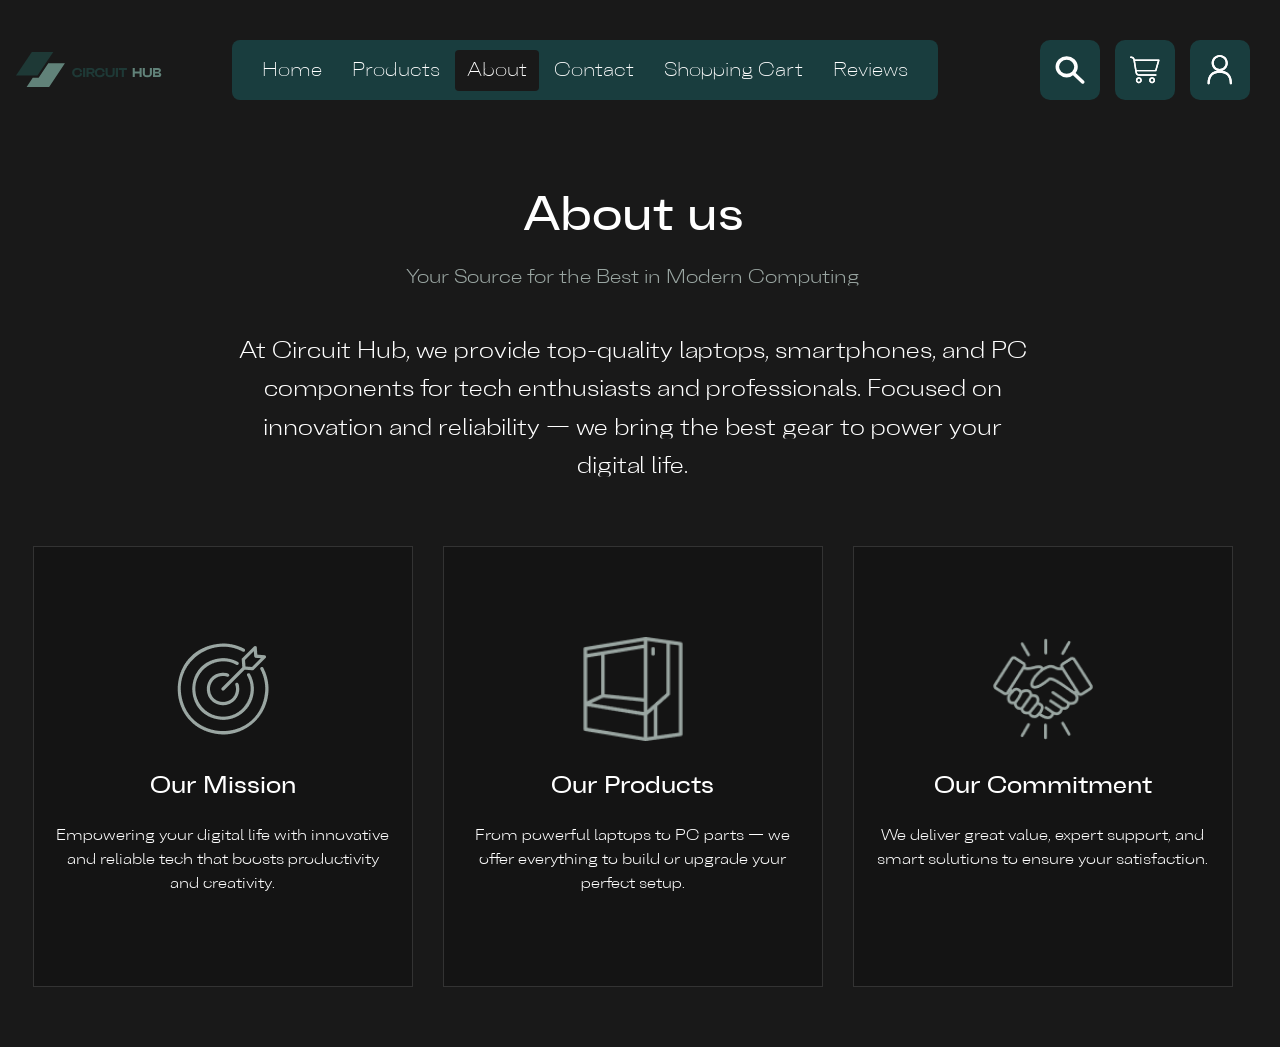
==== about.html @ 3cdf4c11 "добавил about, product, contact" ====
<!doctype html>
<html lang="en">
<head>
  <meta charset="UTF-8">
  <meta name="viewport"
        content="width=device-width, user-scalable=no, initial-scale=1.0, maximum-scale=1.0, minimum-scale=1.0">
  <meta http-equiv="X-UA-Compatible" content="ie=edge">
  <title>PC-Components Store</title>
  <script src="/js/script.js" defer></script>
  <link rel="stylesheet" href="style.css"/>
</head>
<body>

<header class="header">
  <div class="header-inner">

    <!-- Логотип -->
    <div class="header-left">
      <div class="logo-bar"></div>
      <img src="icons/logo.svg" alt="Circuit Hub" class="logo-img">
    </div>

    <!-- Гамбургер (для мобильных) -->
    <div class="hamburger" id="hamburger">
      <span></span>
      <span></span>
      <span></span>
    </div>

    <!-- Главное меню -->
    <nav class="header-nav" id="header-nav">
      <ul class="nav-list">
        <li><a href="index.html" class="nav-link">Home</a></li>
        <li><a href="product.html" class="nav-link">Products</a></li>
        <li><a href="" class="nav-link active">About</a></li>
        <li><a href="contact.html" class="nav-link">Contact</a></li>
        <li><a href="#" class="nav-link">Shopping Cart</a></li>
        <li><a href="#" class="nav-link">Reviews</a></li>
      </ul>
    </nav>

    <!-- Иконки справа -->
    <div class="header-right">
      <button class="icon-btn" aria-label="Search">
        <img src="icons/search.svg" alt="">
      </button>
      <button class="icon-btn" aria-label="Shopping Cart">
        <img src="icons/cart_home.svg" alt="">
      </button>
      <button class="icon-btn" aria-label="Profile">
        <img src="icons/profile.svg" alt="">
      </button>
    </div>

  </div>
</header>

<!-- Hero Section -->
<section class="hero-section">
  <div class="hero-content">
    <h1 class="hero-title">About us</h1>
    <p class="hero-subtitle">Your Source for the Best in Modern Computing</p>

    <div class="hero-description">
      <p>At Circuit Hub, we provide top-quality laptops, smartphones, and PC
        components for tech enthusiasts and professionals. Focused on
        innovation and reliability — we bring the best gear to power your
        digital life.</p>
    </div>

    <div class="features-container">
      <!-- Feature 1 -->
      <div class="feature-card">
        <div class="feature-icon">
          <img src="images/about_images/Our%20Mission.png" alt="Mission icon">
        </div>
        <h2 class="feature-title">Our Mission</h2>
        <p class="feature-text">
          Empowering your digital life with innovative and reliable tech that
          boosts productivity and creativity.
        </p>
      </div>

      <!-- Feature 2 -->
      <div class="feature-card">
        <div class="feature-icon">
          <img src="images/about_images/Our%20Products.png" alt="Products icon">
        </div>
        <h2 class="feature-title">Our Products</h2>
        <p class="feature-text">
          From powerful laptops to PC parts — we offer everything to
          build or upgrade your perfect setup.
        </p>
      </div>

      <!-- Feature 3 -->
      <div class="feature-card">
        <div class="feature-icon">
          <img src="images/about_images/Our%20Commitment.png" alt="Commitment icon">
        </div>
        <h2 class="feature-title">Our Commitment</h2>
        <p class="feature-text">
          We deliver great value, expert support, and smart solutions to
          ensure your satisfaction.
        </p>
      </div>
    </div>
  </div>
</section>

</body>
</html>
---- style.css ----
@font-face {
    font-family: 'Belfast Grotesk';
    src: url('./fonts/Belfast Grotesk Bold.woff2') format('woff2');
    font-weight: 700;
    font-style: normal;
    font-display: swap;
}

@font-face {
    font-family: 'Belfast Grotesk';
    src: url('./fonts/Belfast Grotesk Extra Bold.woff2') format('woff2');
    font-weight: 800;
    font-style: normal;
    font-display: swap;
}

@font-face {
    font-family: 'Belfast Grotesk';
    src: url('./fonts/Belfast Grotesk Extra Light.woff2') format('woff2');
    font-weight: 200;
    font-style: normal;
    font-display: swap;
}

@font-face {
    font-family: 'Belfast Grotesk';
    src: url('./fonts/Belfast Grotesk Extra Light Oblique.woff2') format('woff2');
    font-weight: 200;
    font-style: oblique;
    font-display: swap;
}

@font-face {
    font-family: 'Belfast Grotesk';
    src: url('./fonts/Belfast Grotesk Light.woff2') format('woff2');
    font-weight: 300;
    font-style: normal;
    font-display: swap;
}

@font-face {
    font-family: 'Belfast Grotesk';
    src: url('./fonts/Belfast Grotesk Medium.woff2') format('woff2');
    font-weight: 500;
    font-style: normal;
    font-display: swap;
}


/**
  Нормализация блочной модели
 */
*,
::before,
::after {
    box-sizing: border-box;
}

/**
  Убираем внутренние отступы слева тегам списков,
  у которых есть атрибут class
 */
:where(ul, ol):where([class]) {
    padding-left: 0;
}

/**
  Убираем внешние отступы body и двум другим тегам,
  у которых есть атрибут class
 */
body,
:where(blockquote, figure):where([class]) {
    margin: 0;
}

/**
  Убираем внешние отступы вертикали нужным тегам,
  у которых есть атрибут class
 */
:where(
  h1,
  h2,
  h3,
  h4,
  h5,
  h6,
  p,
  ul,
  ol,
  dl
):where([class]) {
    margin-block: 0;
}

:where(dd[class]) {
    margin-left: 0;
}

:where(fieldset[class]) {
    margin-left: 0;
    padding: 0;
    border: none;
}

/**
  Убираем стандартный маркер маркированному списку,
  у которого есть атрибут class
 */
:where(ul[class]) {
    list-style: none;
}

:where(address[class]) {
    font-style: normal;
}

/**
  Обнуляем вертикальные внешние отступы параграфа,
  объявляем локальную переменную для внешнего отступа вниз,
  чтобы избежать взаимодействие с более сложным селектором
 */
p {
    --paragraphMarginBottom: 24px;

    margin-block: 0;
}

/**
  Внешний отступ вниз для параграфа без атрибута class,
  который расположен не последним среди своих соседних элементов
 */
p:where(:not([class]):not(:last-child)) {
    margin-bottom: var(--paragraphMarginBottom);
}


/**
  Упрощаем работу с изображениями и видео
 */
img,
video {

    max-width: 100%;
    height: auto;
}

/**
  Наследуем свойства шрифт для полей ввода
 */
input,
textarea,
select,
button {
    font: inherit;
}

html {
    /**
      Пригодится в большинстве ситуаций
      (когда, например, нужно будет "прижать" футер к низу сайта)
     */
    height: 100%;
    /**
      Убираем скачок интерфейса по горизонтали
      при появлении / исчезновении скроллбара
     */
    scrollbar-gutter: stable;
}

/**
  Плавный скролл
 */
html,
:has(:target) {
    scroll-behavior: smooth;
}

body {
    /**
      Пригодится в большинстве ситуаций
      (когда, например, нужно будет "прижать" футер к низу сайта)
     */
    min-height: 100%;
    /**
      Унифицированный интерлиньяж
     */
    line-height: 1.5;
}

/**
  Нормализация высоты элемента ссылки при его инспектировании в DevTools
 */
a:where([class]) {
    display: inline-flex;
}

/**
  Курсор-рука при наведении на элемент
 */
button,
label {
    cursor: pointer;
}

/**
  Приводим к единому цвету svg-элементы
  (за исключением тех, у которых уже указан
  атрибут fill со значением 'none' или начинается с 'url')
 */
:where([fill]:not(
  [fill="none"],
  [fill^="url"]
)) {
    fill: currentColor;
}

/**
  Приводим к единому цвету svg-элементы
  (за исключением тех, у которых уже указан
  атрибут stroke со значением 'none')
 */
:where([stroke]:not(
  [stroke="none"],
  [stroke^="url"]
)) {
    stroke: currentColor;
}

/**
  Чиним баг задержки смены цвета при взаимодействии с svg-элементами
 */
svg * {
    transition-property: fill, stroke;
}

/**
  Приведение рамок таблиц в классический 'collapse' вид
 */
:where(table) {
    border-collapse: collapse;
    border-color: currentColor;
}

/**
  Удаляем все анимации и переходы для людей,
  которые предпочитают их не использовать
 */
@media (prefers-reduced-motion: reduce) {
    *,
    ::before,
    ::after {
        animation-duration: 0.01ms !important;
        animation-iteration-count: 1 !important;
        transition-duration: 0.01ms !important;
        scroll-behavior: auto !important;
    }
}

:root {
    --color-primary: #1E3936;
    --color-secondary: #618279;
    --color-white: #FFFFFF;
    --color-muted: #9A9CA6;
    --color-text-light: #786D6D;
    --color-accent: #6AAFAC;
    --color-highlight: #FFE33C;
    --color-dark: #191919;
    --color-dark-alt: #193D3E;

    --font-family-base: 'Belfast Grotesk', sans-serif;
    --font-family-heading: 'Belfast Grotesk', sans-serif;

    --container-padding-x: 15px;
    --transition-duration: 0.2s;
}

a,
button,
input,
textarea,
svg * {
    transition-duration: var(--transition-duration);
}

body {
    font-family: var(--font-family-base);
    background-color: var(--color-dark);
    color: var(--color-dark);
}

h1, h2, h3, h4, h5, h6 {
    font-weight: 800;
}


* {
    box-sizing: border-box;
}

/* Header Styles */
.header {
    background-color: var(--color-dark);
    color: var(--color-white);
    padding: 20px 0;
    width: 100%;
    position: sticky;
    top: 0;
    z-index: 100;
    margin-top: 20px;
}

.header-inner {
    max-width: 1420px;
    margin: 0 auto;
    padding: 0 var(--container-padding-x);
    display: flex;
    align-items: center;
    justify-content: space-between;
}

/* Logo Section */
.header-left {
    display: flex;
    align-items: center;
}

.logo-img {
    height: 40px;
}

/* Navigation */
.header-nav {
    flex: 1;
    display: flex;
    justify-content: center;
}

/* Navigation rectangle background */
.nav-list {
    display: flex;
    align-items: center;
    margin: 0;
    padding: 30px 15px;

    list-style: none;
    background-color: var(--color-dark-alt);
    border-radius: 8px;
    height: 50px;
}

.nav-link {
    color: var(--color-white);
    text-decoration: none;
    font-size: 20px;
    font-weight: 200;
    padding: 10px 15px;
    border-radius: 4px;
    transition: all var(--transition-duration);
}

.nav-link:hover {
    color: var(--color-accent);
}

.nav-link.active {
    background-color: var(--color-dark);
    color: var(--color-white);
    width: 84px;
    height: 41px;

    /* Чтобы flex‑контейнер не растягивал её */
    flex-shrink: 0;

    /* Центрируем текст по вертикали и горизонтали */
    display: inline-flex;
    justify-content: center;
    align-items: center;

    /* Сбрасываем стандартные паддинги, если они мешают */
    padding: 0;

}



/* Right Icons */
.header-right {
    display: flex;
    gap: 15px;
}

.icon-btn {
    background-color: var(--color-dark-alt);
    border: none;
    width: 60px;
    height: 60px;
    border-radius: 10px;
    display: flex;
    align-items: center;
    justify-content: center;
    cursor: pointer;
    transition: all var(--transition-duration);
}

.icon-btn:hover {
    background-color: var(--color-accent);
}

.icon-btn img {
    width: 30px;
    height: 30px;
    filter: brightness(0) invert(1); /* Make icons white */
}

/* Hamburger Menu (Mobile) */
.hamburger {
    display: none;
    flex-direction: column;
    justify-content: space-between;
    width: 30px;
    height: 20px;
    cursor: pointer;
}

.hamburger span {
    display: block;
    width: 100%;
    height: 2px;
    background-color: var(--color-white);
    transition: all var(--transition-duration);
}

/* Media queries for responsive design */
@media (max-width: 768px) {
    .hamburger {
        display: flex;
    }

    .nav-list {
        padding: 10px;
        height: auto;
        flex-direction: column;
    }

    .header-nav {
        position: absolute;
        top: 100%;
        left: 0;
        width: 100%;
        background-color: transparent;
        padding: 20px;
        display: none;
    }

    .header-nav.active {
        display: block;
    }

    .nav-link {
        padding: 15px;
        width: 100%;
        text-align: center;
    }
}


/* 1) Скрываем меню и показываем гамбургер на мобиле */
@media (max-width: 768px) {
    /* прячем сам <nav> */
    .header-nav {
        display: none;
    }
    /* а гамбургер наоборот показываем */
    .hamburger {
        display: flex;
    }
    /* иконки справа немного уменьшим */
    .header-right .icon-btn {
        width: 48px;
        height: 48px;
    }
}

/* 2) Когда меню открыто (добавлен класс .active) — показываем вертикально */
.header-nav.active {
    display: block;
    position: absolute;
    top: 100%;
    left: 0;
    width: 100%;
    background-color: var(--color-dark-alt);
    padding: 10px 0;
}
.header-nav.active .nav-list {
    flex-direction: column;
    gap: 0;
}
.header-nav.active .nav-link {
    display: block;
    width: 100%;
    padding: 12px 16px;
    border-bottom: 1px solid rgba(255,255,255,0.1);
    text-align: left;
}

/* 3) Немного донастроек для ультра‑узких экранов */
@media (max-width: 400px) {
    /* логотип чуть меньше */
    .header-left img {
        height: 32px;
    }
    /* иконки тоже чуть меньше */
    .header-right .icon-btn {
        width: 40px;
        height: 40px;
    }
    /* убираем внутренние отступы у контейнера */
    .header-inner {
        padding: 0 10px;
    }
}

/* На мобильных экранах (≤768px) активный пункт меню растягиваем на всю ширину */
@media (max-width: 768px) {
    /* когда раскрыто мобильное меню */
    .header-nav.active {
        background-color: var(--color-dark-alt);
    }

    /* убираем фиксированную ширину/высоту */
    .header-nav.active .nav-link.active {
        width: 100% !important;    /* растянуть на 100% */
        height: auto  !important;   /* авто‑высота под контент */
        padding: 12px 16px !important; /* уютные внутренние отступы */
        margin: 0 !important;       /* сбросим все внешние отступы */
        border-radius: 4px;         /* скругление, как у остальных пунктов */
        display: block;             /* растянуть блоком */
        text-align: center;         /* центрируем текст */
        box-sizing: border-box;     /* чтобы padding не «выпирал» наружу */
    }
}

@media (min-width: 768px) {
    .header-right {
        gap: 32px;
    }
    .header-nav {
        margin-right: 32px;
    }
}

/* Enhanced right icons responsiveness */

/* Base styles for header-right already exist in your code */
.header-right {
    display: flex;
    gap: 15px;
}

/* Progressive enhancements for different screen sizes */

/* Medium screens (tablets) */
@media (max-width: 768px) {
    .header-right {
        gap: 10px; /* Reduce spacing between icons */
    }

    .icon-btn {
        width: 48px;
        height: 48px;
        border-radius: 8px; /* Slightly reduce the border radius */
    }

    .icon-btn img {
        width: 24px;
        height: 24px;
    }
}

/* Small screens (small tablets and large phones) */
@media (max-width: 576px) {
    .header-right {
        gap: 8px; /* Further reduce spacing */
    }

    .icon-btn {
        width: 44px;
        height: 44px;
        border-radius: 6px;
    }

    .icon-btn img {
        width: 22px;
        height: 22px;
    }
}

/* Extra small screens (most phones) */
@media (max-width: 400px) {
    .header-right {
        gap: 6px; /* Minimal spacing for very small screens */
    }

    .icon-btn {
        width: 40px;
        height: 40px;
        border-radius: 6px;
    }

    .icon-btn img {
        width: 20px;
        height: 20px;
    }
}

/* Optional: Condensed layout for extremely small screens */
@media (max-width: 320px) {
    .header-right {
        position: relative;
        right: -5px; /* Slight negative margin effect */
    }

    .icon-btn {
        width: 36px;
        height: 36px;
        border-radius: 5px;
    }

    .icon-btn img {
        width: 18px;
        height: 18px;
    }
}

/* Fix for responsive header to prevent icons from disappearing */

/* Adjust overall header layout for smaller screens */
@media (max-width: 992px) {
    .header-inner {
        flex-wrap: wrap;
        justify-content: space-between;
    }

    /* Make logo smaller on smaller screens */
    .header-left .logo-img {
        height: 32px;
    }

    /* Ensure navigation takes full width on medium-small screens */
    .header-nav {
        order: 3;
        width: 100%;
        margin-top: 15px;
        margin-right: 0;
    }

    /* Keep the right icons visible */
    .header-right {
        order: 2;
        gap: 8px;
    }
}

/* Further adjustments for mobile screens */
@media (max-width: 768px) {
    /* Remove the margin-top when menu is collapsed */
    .header-nav {
        margin-top: 0;
    }

    /* Make header elements more compact */
    .header-inner {
        padding: 0 10px;
    }

    /* Reduce icon size but keep them visible */
    .icon-btn {
        width: 40px;
        height: 40px;
        border-radius: 6px;
    }

    .icon-btn img {
        width: 20px;
        height: 20px;
    }
}

/* Extremely small screens adjustments */
@media (max-width: 400px) {
    /* Scale down everything proportionally */
    .header-left .logo-img {
        height: 28px;
    }

    .icon-btn {
        width: 36px;
        height: 36px;
        border-radius: 5px;
    }

    .icon-btn img {
        width: 18px;
        height: 18px;
    }

    /* Make the hamburger menu slightly smaller */
    .hamburger {
        width: 24px;
        height: 16px;
    }
}

/* Fix for ultra-narrow screens */
@media (max-width: 350px) {
    /* Even more compact layout */
    .header-inner {
        padding: 0 5px;
    }

    .header-left .logo-img {
        height: 24px;
    }

    /* Minimal icon size while keeping usability */
    .icon-btn {
        width: 32px;
        height: 32px;
        margin-left: 4px;
    }

    .icon-btn img {
        width: 16px;
        height: 16px;
    }
}

/* Hero section and product grid styles */
.divider {
    width: 100%;
    max-width: 1390px;
    height: 2px;
    background-color: #333;
    margin: 30px auto;
}

.category-nav {
    max-width: 1390px;
    margin: 0 auto;
    display: flex;
    justify-content: flex-start;
    gap: 40px;
    padding: 20px 0;
}

.category-link {
    color: var(--color-muted);
    text-decoration: none;
    font-size: 28px;
    font-weight: 500;
    transition: all var(--transition-duration);
}

.category-link:hover {
    color: var(--color-white);
}

.category-link.active {
    color: var(--color-highlight);
}

.category-link .icon {
    margin-left: 8px;
    margin-top: 10px;
}

.product-controls {
    max-width: 1390px;
    margin: 0 auto;
    display: flex;
    justify-content: space-between;
    align-items: center;
    padding: 20px 0;
}

.filter-button {
    display: flex;
    align-items: center;
    background: none;
    border: none;
    color: var(--color-white);
    font-size: 25px;
    font-weight: 500;
    cursor: pointer;
}

.filter-button img {
    margin-left: 10px;
}

.sort-control {
    display: flex;
    align-items: center;
    gap: 10px;
    color: var(--color-muted);
    font-size: 22px;
}

.sort-control span {
    color: var(--color-muted);
}

.sort-control .selected {
    color: var(--color-white);
}

.product-grid {
    max-width: 1390px;
    margin: 0 auto;
    display: grid;
    grid-template-columns: repeat(3, 1fr);
    gap: 140px;
    padding: 20px 0;
}

.product-card {
    width: 100%;
    max-width: 370px;
    height: 312px;
    background-color: rgba(25, 25, 25, 0.5);
    border: 1px solid #333;
    overflow: hidden;
    display: flex;
    flex-direction: column;
}

.product-image {
    /* цвет фона оставляем (или меняем на чуть более светлый) */
    background-color: #171717;
    /* добавим padding, чтобы картинка «не упиралась» в границы */
    padding: 16px;
    /* можно растрепать углы, чтобы было мягче */
    border-radius: 8px;
    height: auto;        /* теперь высота подстраивается под padding + содержимое */
    display: flex;
    justify-content: center;
    align-items: center;
    overflow: hidden;
}

.product-image img {
    max-width: 100%;
    max-height: 100%;
    object-fit: contain;
}

.product-image img.special-img {
    max-height: 70%;
    max-width: 90%;
    display: block;
    margin: 0 auto;
}

.product-info {
    padding: 15px;
    flex-grow: 1;
    display: flex;
    flex-direction: column;
}

.product-name {
    color: var(--color-white);
    font-size: 16px;
    margin-bottom: 10px;
    text-align: center;
}

.product-price {
    color: var(--color-highlight);
    font-size: 18px;
    font-weight: 700;
    text-align: center;
    margin-bottom: 15px;
}

.product-actions {
    display: flex;
    justify-content: space-between;
    align-items: center;
    margin-top: auto;
}

.add-to-cart {
    background: none;
    border: none;
    color: var(--color-white);
    display: flex;
    align-items: center;
    cursor: pointer;
    font-size: 14px;
}

.add-to-cart img {
    margin-left: 5px;
    margin-top: 5px;
}

.buy-now {
    background-color: var(--color-highlight);
    color: var(--color-dark);
    border: none;
    padding: 8px 15px;
    border-radius: 5px;
    font-weight: 700;
    cursor: pointer;
    font-size: 14px;
}

.pagination {
    max-width: 1390px;
    margin: 30px auto;
    display: flex;
    justify-content: center;
    gap: 15px;
    color: var(--color-muted);
}

.page-number {
    font-size: 18px;
    color: var(--color-muted);
}

.page-number.active {
    color: var(--color-white);
}

/* Responsive adjustments */
@media (max-width: 1200px) {
    .product-grid {
        grid-template-columns: repeat(2, 1fr);
        gap: 20px;
        justify-items: center;
    }
}

@media (max-width: 768px) {
    .category-nav {
        flex-wrap: wrap;
        gap: 20px;
    }

    .category-link {
        font-size: 22px;
    }

    .product-grid {
        grid-template-columns: 1fr;
    }

    .filter-button {
        font-size: 20px;
    }

    .sort-control {
        font-size: 18px;
    }
}

/* Hero Section Styles */
.hero-section {
    color: #ffffff;
    padding: 60px 20px;
    text-align: center;
}

.hero-content {
    max-width: 1200px;
    margin: 0 auto;
}

.hero-title {
    font-size: 48px;
    font-weight: 500;
    margin-bottom: 10px;
}

.hero-subtitle {
    font-size: 20px;
    font-weight: 300;
    margin-bottom: 40px;
    color: #9AA6A2;
}

.hero-description {
    max-width: 800px;
    margin: 0 auto 60px;
}

.hero-description p {
    font-size: 24px;
    line-height: 1.6;
    font-weight: 300;
}

.features-container {
    display: flex;
    justify-content: space-between;
    gap: 30px;
    margin-top: 40px;
}

.feature-card {
    flex: 1;
    border: 1px solid #333;
    padding: 90px 20px;
    background-color: rgba(0, 0, 0, 0.2);
    display: flex;
    flex-direction: column;
    align-items: center;
}

.feature-icon {
    margin-bottom: 20px;
}

.feature-icon img {
    width: 104px;
    height: 104px;

}

.feature-title {
    font-size: 24px;
    margin-bottom: 20px;
    font-weight: 400;
}

.feature-text {
    font-size: 16px;
    line-height: 1.5;
    font-weight: 300;
    text-align: center;
}

/* Responsive adjustments */
@media (max-width: 992px) {
    .features-container {
        flex-direction: column;
        align-items: center;
    }

    .feature-card {
        max-width: 400px;
        width: 100%;
    }
}

@media (max-width: 768px) {
    .hero-title {
        font-size: 36px;
    }

    .hero-subtitle {
        font-size: 18px;
    }

    .hero-description p {
        font-size: 16px;
    }
}

/* Contact Section Styles */
.contact-section {
    color: #ffffff;
    padding: 60px 20px;
}

.contact-container {
    max-width: 1200px;
    margin: 0 auto;
}

.contact-title {
    font-size: 48px;
    font-weight: 500;
    text-align: center;
    margin-bottom: 10px;
}

.contact-subtitle {
    font-size: 18px;
    font-weight: 300;
    text-align: center;
    margin-bottom: 60px;
    line-height: 1.6;
    color: #e0e0e0;
}

.contact-content {
    display: flex;
    justify-content: space-between;
    position: relative;
}

.contact-content::after {
    content: "";
    position: absolute;
    top: 0;
    bottom: 0;
    left: 50%;
    width: 1px;
    background-color: #333;
}

/* Contact Information Column */
.contact-info {
    width: 45%;
    padding-right: 40px;
}

.contact-info h2 {
    font-size: 24px;
    font-weight: 400;
    margin-bottom: 20px;
    color: #4caf9e;
}

.contact-intro {
    font-size: 16px;
    line-height: 1.6;
    margin-bottom: 30px;
    color: #e0e0e0;
}

.contact-item {
    display: flex;
    margin-bottom: 30px;
}

.contact-icon {
    background-color: transparent;
    width: 48px;
    height: 48px;
    border-radius: 50%;
    display: flex;
    align-items: center;
    justify-content: center;
    margin-right: 15px;
    margin-top: 15px;
    margin-left: ;: 15px;
}

.contact-icon img {
    width: 40px;
    height: 40px;

}

.contact-details h3 {
    font-size: 18px;
    font-weight: 500;
    margin-bottom: 8px;
}

.contact-details p {
    font-size: 15px;
    line-height: 1.6;
    color: #e0e0e0;
}

/* Contact Form Column */
.contact-form {
    width: 45%;
    padding-left: 40px;
}

.contact-form h2 {
    font-size: 24px;
    font-weight: 400;
    margin-bottom: 30px;
    color: #4caf9e;
}

.form-group {
    margin-bottom: 20px;
}

.form-group label {
    display: block;
    font-size: 15px;
    margin-bottom: 8px;
    color: #e0e0e0;
}

.form-group input {
    width: 100%;
    padding: 12px 15px;
    background-color: transparent;
    border: 1px solid #333;
    border-radius: 4px;
    color: #ffffff;
    font-size: 16px;
}

.form-group input::placeholder {
    color: #555;
}

.submit-btn {
    width: 100%;
    padding: 14px;
    background-color: #fdd835;
    color: #000000;
    border: none;
    border-radius: 4px;
    font-size: 16px;
    font-weight: 500;
    cursor: pointer;
    transition: background-color 0.3s;
    margin-top: 10px;
}

.submit-btn:hover {
    background-color: #ffeb3b;
}

/* Responsive Styles */
@media (max-width: 992px) {
    .contact-content {
        flex-direction: column;
    }

    .contact-content::after {
        display: none;
    }

    .contact-info,
    .contact-form {
        width: 100%;
        padding: 0;
    }

    .contact-info {
        margin-bottom: 40px;
    }
}
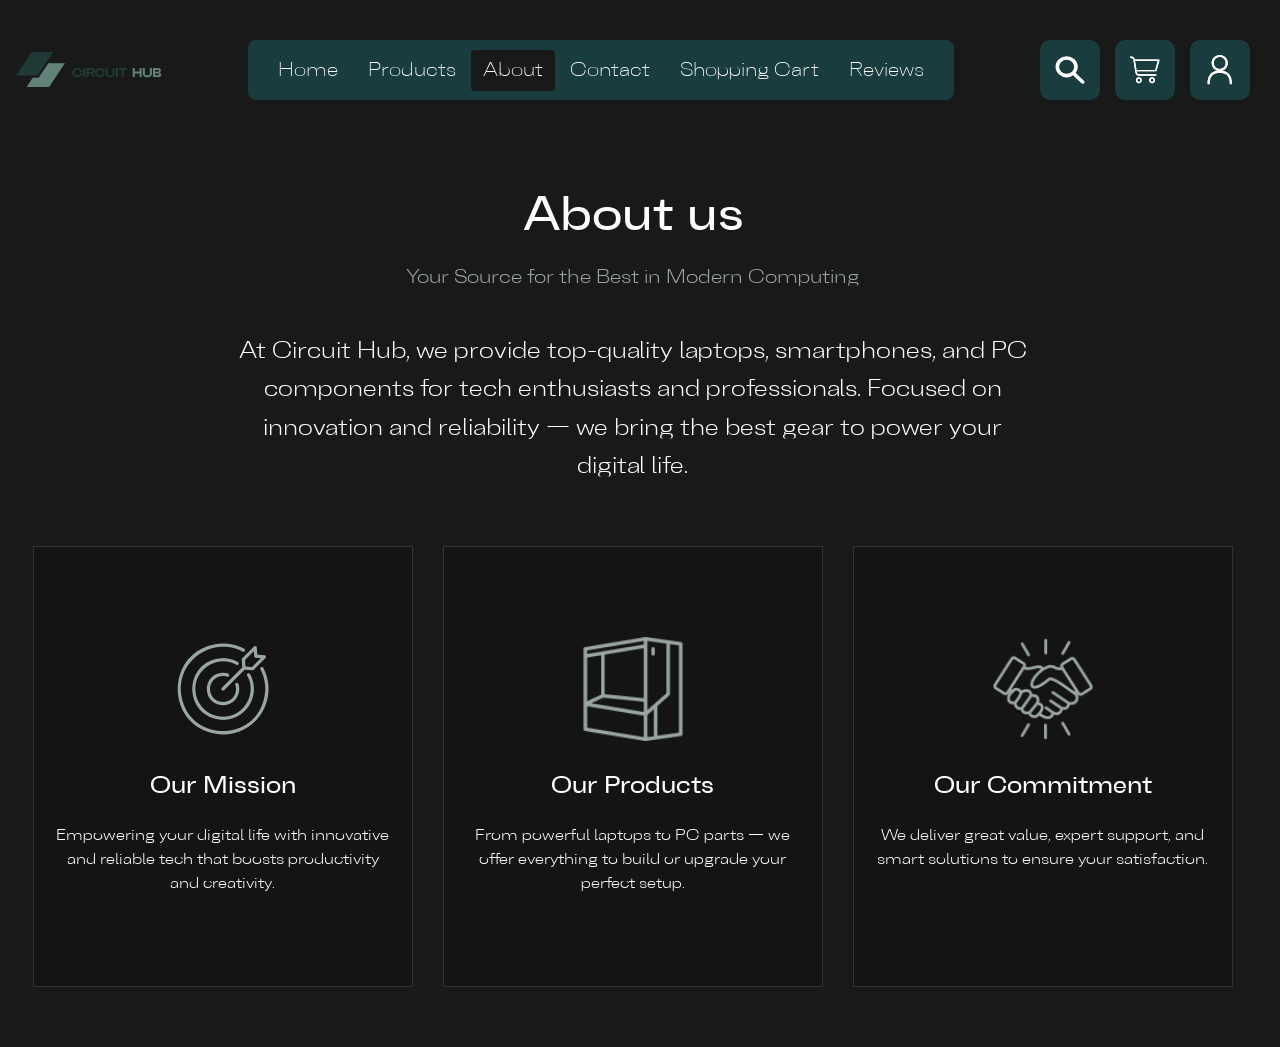
==== commit aee02a3a: "Добавили review + поиск" ====
--- a/about.html
+++ b/about.html
@@ -35,7 +35,7 @@
         <li><a href="" class="nav-link active">About</a></li>
         <li><a href="contact.html" class="nav-link">Contact</a></li>
         <li><a href="#" class="nav-link">Shopping Cart</a></li>
-        <li><a href="#" class="nav-link">Reviews</a></li>
+        <li><a href="review.html" class="nav-link">Reviews</a></li>
       </ul>
     </nav>
 
--- a/style.css
+++ b/style.css
@@ -544,9 +544,7 @@
     .header-right {
         gap: 32px;
     }
-    .header-nav {
-        margin-right: 32px;
-    }
+
 }
 
 /* Enhanced right icons responsiveness */
@@ -749,7 +747,7 @@
     margin: 0 auto;
     display: flex;
     justify-content: flex-start;
-    gap: 40px;
+    gap: 100px;
     padding: 20px 0;
 }
 
@@ -807,11 +805,12 @@
 }
 
 .sort-control span {
+    color: var(--color-white);
+}
+
+.sort-control .selected {
     color: var(--color-muted);
-}
-
-.sort-control .selected {
-    color: var(--color-white);
+
 }
 
 .product-grid {
@@ -855,7 +854,6 @@
 }
 
 .product-image img.special-img {
-    max-height: 70%;
     max-width: 90%;
     display: block;
     margin: 0 auto;
@@ -966,6 +964,38 @@
     }
 }
 
+/* от 1200px и меньше — чуть поменьше gap и шрифт */
+@media (max-width: 1200px) {
+    .category-nav {
+        gap: 60px;
+    }
+    .category-link {
+        font-size: 24px;
+    }
+}
+
+/* от 992px и меньше — ещё меньше gap и шрифт */
+@media (max-width: 992px) {
+    .category-nav {
+        gap: 40px;
+    }
+    .category-link {
+        font-size: 22px;
+    }
+}
+
+/* от 768px и меньше — ваш существующий */
+@media (max-width: 768px) {
+    .category-nav {
+        flex-wrap: wrap;
+        gap: 20px;
+    }
+    .category-link {
+        font-size: 20px;
+    }
+}
+
+
 /* Hero Section Styles */
 .hero-section {
     color: #ffffff;
@@ -1147,7 +1177,7 @@
     justify-content: center;
     margin-right: 15px;
     margin-top: 15px;
-    margin-left: ;: 15px;
+    margin-left: 15px;
 }
 
 .contact-icon img {
@@ -1244,3 +1274,303 @@
         margin-bottom: 40px;
     }
 }
+
+
+/* REVIEW PAGE*/
+.container {
+    max-width: 1200px;
+    margin: 0 auto;
+    padding: 40px 20px;
+}
+
+/* Product Showcase Slider */
+.product-slider-container {
+    position: relative;
+    margin-bottom: 60px;
+    overflow: hidden;
+}
+
+.product-slider {
+    display: flex;
+    transition: transform 0.5s ease-in-out;
+    width: 100%;
+}
+
+.product-slide {
+    min-width: 100%;
+    display: flex;
+    flex-direction: column;
+    gap: 40px;
+}
+
+@media (min-width: 768px) {
+    .product-slide {
+        flex-direction: row;
+        align-items: center;
+    }
+}
+
+.product-image {
+    flex: 1;
+    display: flex;
+    justify-content: center;
+    align-items: center;
+    padding: 84px;
+}
+
+.product-image img {
+    max-width: 100%;
+    height: auto;
+    max-height: 400px;
+    object-fit: contain;
+    border-radius: 12px;
+    box-shadow: 0 10px 25px rgba(0, 0, 0, 0.1);
+    transition: transform 0.3s ease;
+}
+
+.product-image img:hover {
+    transform: scale(1.05);
+}
+
+.product-details {
+    flex: 1;
+    padding: 20px;
+}
+
+.product-title {
+    font-size: 32px;
+    margin-bottom: 12px;
+    color: #1a1a1a;
+}
+
+.product-price {
+    font-size: 24px;
+    font-weight: 600;
+    color: #2a9d8f;
+    margin-bottom: 16px;
+}
+
+.product-rating {
+    display: flex;
+    align-items: center;
+    margin-bottom: 16px;
+}
+
+.rating-stars {
+    color: #ffd700;
+    font-size: 20px;
+    margin-right: 8px;
+}
+
+.rating-count {
+    color: #666;
+    font-size: 14px;
+}
+
+.product-description {
+    margin-bottom: 24px;
+    line-height: 1.8;
+    color: #ffffff;
+}
+
+.cta-button {
+    display: inline-block;
+    background-color: #2a9d8f;
+    color: white;
+    padding: 12px 24px;
+    border-radius: 6px;
+    text-decoration: none;
+    font-weight: 600;
+    font-size: 16px;
+    transition: all 0.3s ease;
+}
+
+.cta-button:hover {
+    background-color: #238a7e;
+    transform: translateY(-2px);
+    box-shadow: 0 5px 15px rgba(42, 157, 143, 0.4);
+}
+
+/* Slider Controls */
+.slider-controls {
+    position: relative;
+    display: flex;
+    justify-content: center;
+    gap: 10px;
+    margin-top: 20px;
+    margin-bottom: 20px;
+}
+
+.slider-dot {
+    width: 12px;
+    height: 12px;
+    border-radius: 50%;
+    background-color: #ccc;
+    cursor: pointer;
+    transition: all 0.3s ease;
+}
+
+.slider-dot.active {
+    background-color: #2a9d8f;
+    transform: scale(1.2);
+}
+
+.slider-arrow {
+    position: absolute;
+    top: 50%;
+    transform: translateY(-50%);
+    width: 40px;
+    height: 40px;
+    background-color: rgba(255, 255, 255, 0.8);
+    border-radius: 50%;
+    display: flex;
+    align-items: center;
+    justify-content: center;
+    cursor: pointer;
+    z-index: 10;
+    box-shadow: 0 2px 10px rgba(0, 0, 0, 0.1);
+    transition: all 0.3s ease;
+}
+
+.slider-arrow:hover {
+    background-color: #2a9d8f;
+    color: white;
+}
+
+.slider-arrow.prev {
+    left: 20px;
+}
+
+.slider-arrow.next {
+    right: 20px;
+}
+
+/* Reviews Section */
+.reviews-section {
+    background-color: white;
+    border-radius: 12px;
+    padding: 40px;
+    box-shadow: 0 5px 15px rgba(0, 0, 0, 0.05);
+}
+
+.reviews-title {
+    font-size: 24px;
+    margin-bottom: 32px;
+    position: relative;
+    padding-bottom: 12px;
+    color: #1a1a1a;
+}
+
+.reviews-title::after {
+    content: '';
+    position: absolute;
+    bottom: 0;
+    left: 0;
+    width: 60px;
+    height: 4px;
+    background-color: #2a9d8f;
+    border-radius: 2px;
+}
+
+.reviews-grid {
+    display: grid;
+    grid-template-columns: 1fr;
+    gap: 24px;
+}
+
+@media (min-width: 768px) {
+    .reviews-grid {
+        grid-template-columns: repeat(2, 1fr);
+    }
+}
+
+@media (min-width: 1024px) {
+    .reviews-grid {
+        grid-template-columns: repeat(3, 1fr);
+    }
+}
+
+.review-card {
+    background-color: #f9f9f9;
+    border-radius: 8px;
+    padding: 24px;
+    transition: all 0.3s ease;
+}
+
+.review-card:hover {
+    transform: translateY(-5px);
+    box-shadow: 0 10px 20px rgba(0, 0, 0, 0.08);
+}
+
+.review-header {
+    display: flex;
+    align-items: center;
+    margin-bottom: 16px;
+}
+
+.avatar {
+    width: 48px;
+    height: 48px;
+    border-radius: 50%;
+    background-color: #2a9d8f;
+    color: white;
+    display: flex;
+    align-items: center;
+    justify-content: center;
+    font-weight: 600;
+    font-size: 16px;
+    margin-right: 16px;
+}
+
+.reviewer-info {
+    flex-grow: 1;
+}
+
+.reviewer-name {
+    font-weight: 600;
+    margin-bottom: 2px;
+    color: #333;
+}
+
+.review-date {
+    font-size: 12px;
+    color: #888;
+}
+
+.review-rating {
+    margin-bottom: 12px;
+    color: #ffd700;
+}
+
+.review-text {
+    font-size: 14px;
+    line-height: 1.6;
+    color: #555;
+}
+
+
+/* Скрываем по умолчанию */
+.search-input {
+    display: none;
+    width: 200px;
+    padding: 6px 10px;
+    border: 1px solid var(--color-accent);
+    border-radius: 4px;
+    font-size: 14px;
+    margin-left: 8px;
+    background-color: var(--color-dark-alt);
+    color: var(--color-white);
+    transition: width 0.1s ease, opacity 0.1s ease;
+}
+
+/* Когда у body висит класс .search-open — показываем */
+body.search-open .search-input {
+    display: inline-block;
+    opacity: 1;
+}
+
+/* Фокус внутри */
+.search-input:focus {
+    outline: none;
+    width: 240px;
+}
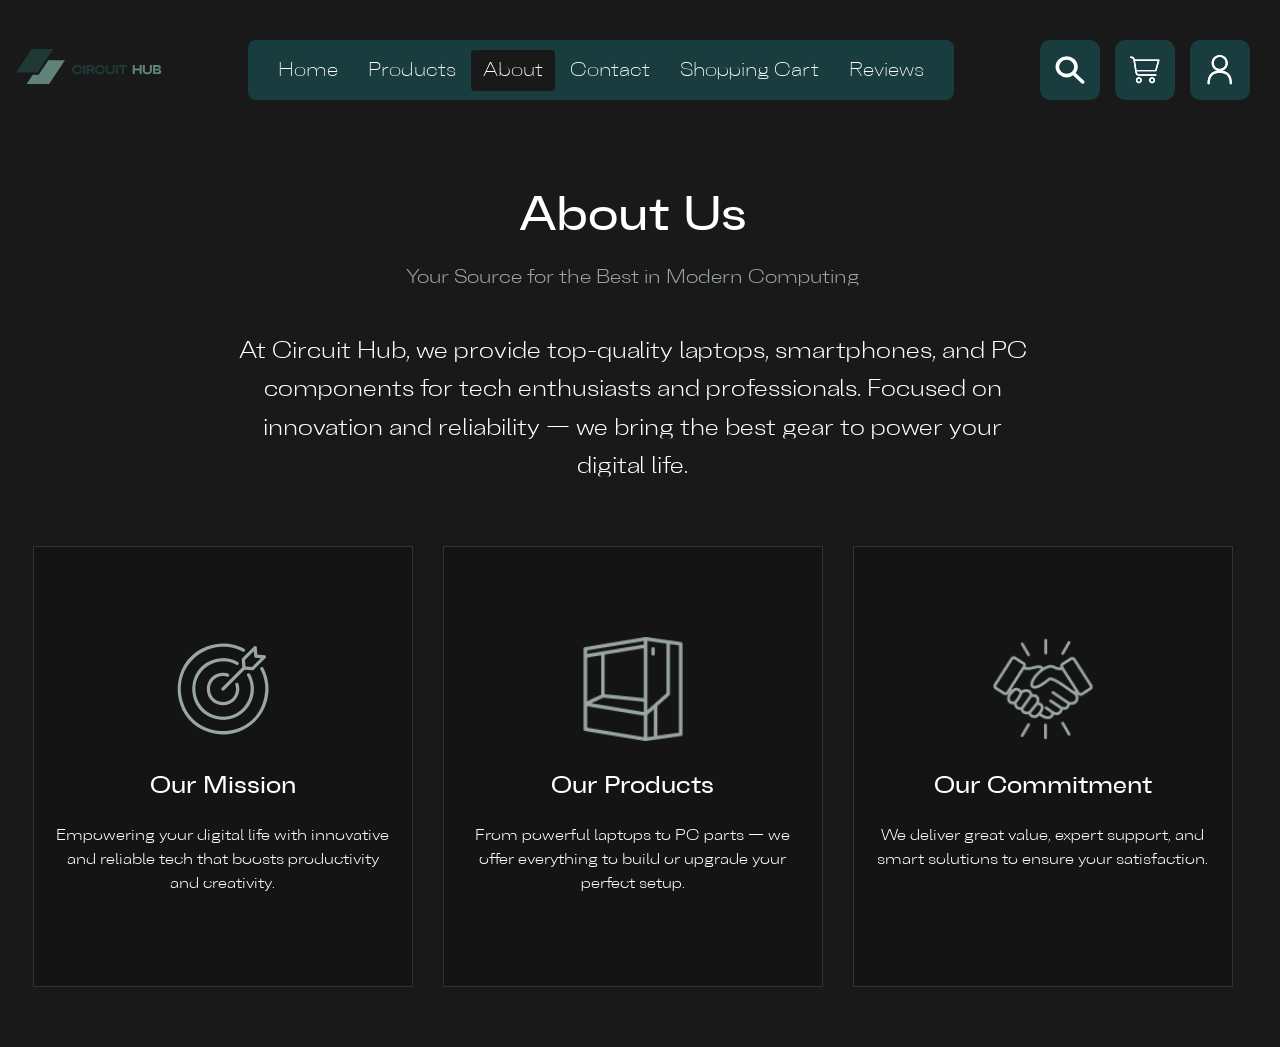
==== commit b968c59a: "добавил эффекты + семантика + Favicon icon для сайта" ====
--- a/about.html
+++ b/about.html
@@ -2,111 +2,123 @@
 <html lang="en">
 <head>
   <meta charset="UTF-8">
-  <meta name="viewport"
-        content="width=device-width, user-scalable=no, initial-scale=1.0, maximum-scale=1.0, minimum-scale=1.0">
-  <meta http-equiv="X-UA-Compatible" content="ie=edge">
-  <title>PC-Components Store</title>
+  <meta name="description" content="About Circuit Hub — наша миссия, продукты и приверженность качеству.">
+  <meta name="viewport" content="width=device-width, initial-scale=1">
+  <title>About — Circuit Hub</title>
+  <link rel="icon" href="icons/favicon icon.png" type="image/x-icon">
+  <link rel="stylesheet" href="style.css">
   <script src="/js/script.js" defer></script>
-  <link rel="stylesheet" href="style.css"/>
 </head>
 <body>
 
-<header class="header">
+<header class="header" role="banner">
   <div class="header-inner">
-
     <!-- Логотип -->
     <div class="header-left">
-      <div class="logo-bar"></div>
-      <img src="icons/logo.svg" alt="Circuit Hub" class="logo-img">
+      <div class="logo-bar" aria-hidden="true"></div>
+      <a href="index.html" aria-label="Перейти на главную">
+        <img src="icons/logo.svg" alt="Circuit Hub logo" class="logo-img">
+      </a>
     </div>
 
     <!-- Гамбургер (для мобильных) -->
-    <div class="hamburger" id="hamburger">
+    <button
+            id="hamburger"
+            class="hamburger"
+            type="button"
+            aria-label="Открыть меню"
+            aria-expanded="false"
+    >
       <span></span>
       <span></span>
       <span></span>
-    </div>
+    </button>
 
     <!-- Главное меню -->
-    <nav class="header-nav" id="header-nav">
+    <nav class="header-nav" id="header-nav" aria-label="Главное меню">
       <ul class="nav-list">
         <li><a href="index.html" class="nav-link">Home</a></li>
         <li><a href="product.html" class="nav-link">Products</a></li>
-        <li><a href="" class="nav-link active">About</a></li>
+        <li>
+          <a
+                  href="about.html"
+                  class="nav-link active"
+                  aria-current="page"
+          >About</a>
+        </li>
         <li><a href="contact.html" class="nav-link">Contact</a></li>
-        <li><a href="#" class="nav-link">Shopping Cart</a></li>
+        <li><a href="#" class="nav-link">Shopping Cart</a></li>
         <li><a href="review.html" class="nav-link">Reviews</a></li>
       </ul>
     </nav>
 
     <!-- Иконки справа -->
     <div class="header-right">
-      <button class="icon-btn" aria-label="Search">
+      <button type="button" class="icon-btn" aria-label="Поиск">
         <img src="icons/search.svg" alt="">
       </button>
-      <button class="icon-btn" aria-label="Shopping Cart">
+      <button type="button" class="icon-btn" aria-label="Корзина">
         <img src="icons/cart_home.svg" alt="">
       </button>
-      <button class="icon-btn" aria-label="Profile">
+      <button type="button" class="icon-btn" aria-label="Профиль">
         <img src="icons/profile.svg" alt="">
       </button>
     </div>
-
   </div>
 </header>
 
-<!-- Hero Section -->
-<section class="hero-section">
-  <div class="hero-content">
-    <h1 class="hero-title">About us</h1>
-    <p class="hero-subtitle">Your Source for the Best in Modern Computing</p>
+<main role="main">
+  <!-- Hero Section -->
+  <section class="hero-section">
+    <div class="hero-content">
+      <h1 class="hero-title">About Us</h1>
+      <p class="hero-subtitle">Your Source for the Best in Modern Computing</p>
 
-    <div class="hero-description">
-      <p>At Circuit Hub, we provide top-quality laptops, smartphones, and PC
-        components for tech enthusiasts and professionals. Focused on
-        innovation and reliability — we bring the best gear to power your
-        digital life.</p>
-    </div>
-
-    <div class="features-container">
-      <!-- Feature 1 -->
-      <div class="feature-card">
-        <div class="feature-icon">
-          <img src="images/about_images/Our%20Mission.png" alt="Mission icon">
-        </div>
-        <h2 class="feature-title">Our Mission</h2>
-        <p class="feature-text">
-          Empowering your digital life with innovative and reliable tech that
-          boosts productivity and creativity.
+      <div class="hero-description">
+        <p>
+          At Circuit Hub, we provide top-quality laptops, smartphones, and PC components
+          for tech enthusiasts and professionals. Focused on innovation and reliability —
+          we bring the best gear to power your digital life.
         </p>
       </div>
 
-      <!-- Feature 2 -->
-      <div class="feature-card">
-        <div class="feature-icon">
-          <img src="images/about_images/Our%20Products.png" alt="Products icon">
-        </div>
-        <h2 class="feature-title">Our Products</h2>
-        <p class="feature-text">
-          From powerful laptops to PC parts — we offer everything to
-          build or upgrade your perfect setup.
-        </p>
-      </div>
+      <div class="features-container">
+        <article class="feature-card">
+          <figure class="feature-icon">
+            <img src="images/about_images/Our%20Mission.png" alt="Иконка: Наша миссия">
+          </figure>
+          <h2 class="feature-title">Our Mission</h2>
+          <p class="feature-text">
+            Empowering your digital life with innovative and reliable tech that
+            boosts productivity and creativity.
+          </p>
+        </article>
 
-      <!-- Feature 3 -->
-      <div class="feature-card">
-        <div class="feature-icon">
-          <img src="images/about_images/Our%20Commitment.png" alt="Commitment icon">
-        </div>
-        <h2 class="feature-title">Our Commitment</h2>
-        <p class="feature-text">
-          We deliver great value, expert support, and smart solutions to
-          ensure your satisfaction.
-        </p>
+        <article class="feature-card">
+          <figure class="feature-icon">
+            <img src="images/about_images/Our%20Products.png" alt="Иконка: Наши продукты">
+          </figure>
+          <h2 class="feature-title">Our Products</h2>
+          <p class="feature-text">
+            From powerful laptops to PC parts — we offer everything to
+            build or upgrade your perfect setup.
+          </p>
+        </article>
+
+        <article class="feature-card">
+          <figure class="feature-icon">
+            <img src="images/about_images/Our%20Commitment.png" alt="Иконка: Наша приверженность">
+          </figure>
+          <h2 class="feature-title">Our Commitment</h2>
+          <p class="feature-text">
+            We deliver great value, expert support, and smart solutions to
+            ensure your satisfaction.
+          </p>
+        </article>
       </div>
     </div>
-  </div>
-</section>
+  </section>
+</main>
 
 </body>
-</html>+</html>
--- a/style.css
+++ b/style.css
@@ -995,6 +995,35 @@
     }
 }
 
+.product-card {
+    transition: transform 0.3s ease, box-shadow 0.3s ease;
+}
+.product-card:hover {
+    transform: translateY(-10px);
+    box-shadow: 0 20px 40px rgba(0,0,0,0.5);
+}
+
+.category-link.active {
+    position: relative;
+    color: #ffe33c;
+    text-shadow: 0 0 8px #ffe33c;
+}
+.category-link.active::after {
+    content: "";
+    position: absolute;
+    left: 0; right: 0; bottom: -4px;
+    height: 4px;
+    background: linear-gradient(90deg, #ffe33c, #fff);
+    border-radius: 2px;
+    animation: glow 2s infinite alternate;
+}
+@keyframes glow {
+    from { box-shadow: 0 0 6px #ffe33c; }
+    to   { box-shadow: 0 0 20px #fff; }
+}
+
+
+
 
 /* Hero Section Styles */
 .hero-section {
@@ -1014,6 +1043,19 @@
     margin-bottom: 10px;
 }
 
+/* общая утиль */
+.fade-in {
+    opacity: 0;
+    transform: translateY(20px);
+    animation: fadeUp 0.6s ease-out forwards;
+}
+@keyframes fadeUp {
+    to { opacity: 1; transform: none; }
+}
+
+/* примените класс .fade-in к .feature-card */
+
+
 .hero-subtitle {
     font-size: 20px;
     font-weight: 300;
@@ -1030,7 +1072,10 @@
     font-size: 24px;
     line-height: 1.6;
     font-weight: 300;
-}
+    animation: fadeUp 1s ease-out forwards;
+    animation-delay: 0.5s;
+}
+
 
 .features-container {
     display: flex;
@@ -1047,8 +1092,13 @@
     display: flex;
     flex-direction: column;
     align-items: center;
-}
-
+    transition: transform 0.3s ease, box-shadow 0.3s ease;
+}
+
+.feature-card:hover {
+    transform: translateY(-12px);
+    box-shadow: 0 20px 40px rgba(0,0,0,0.5);
+}
 .feature-icon {
     margin-bottom: 20px;
 }
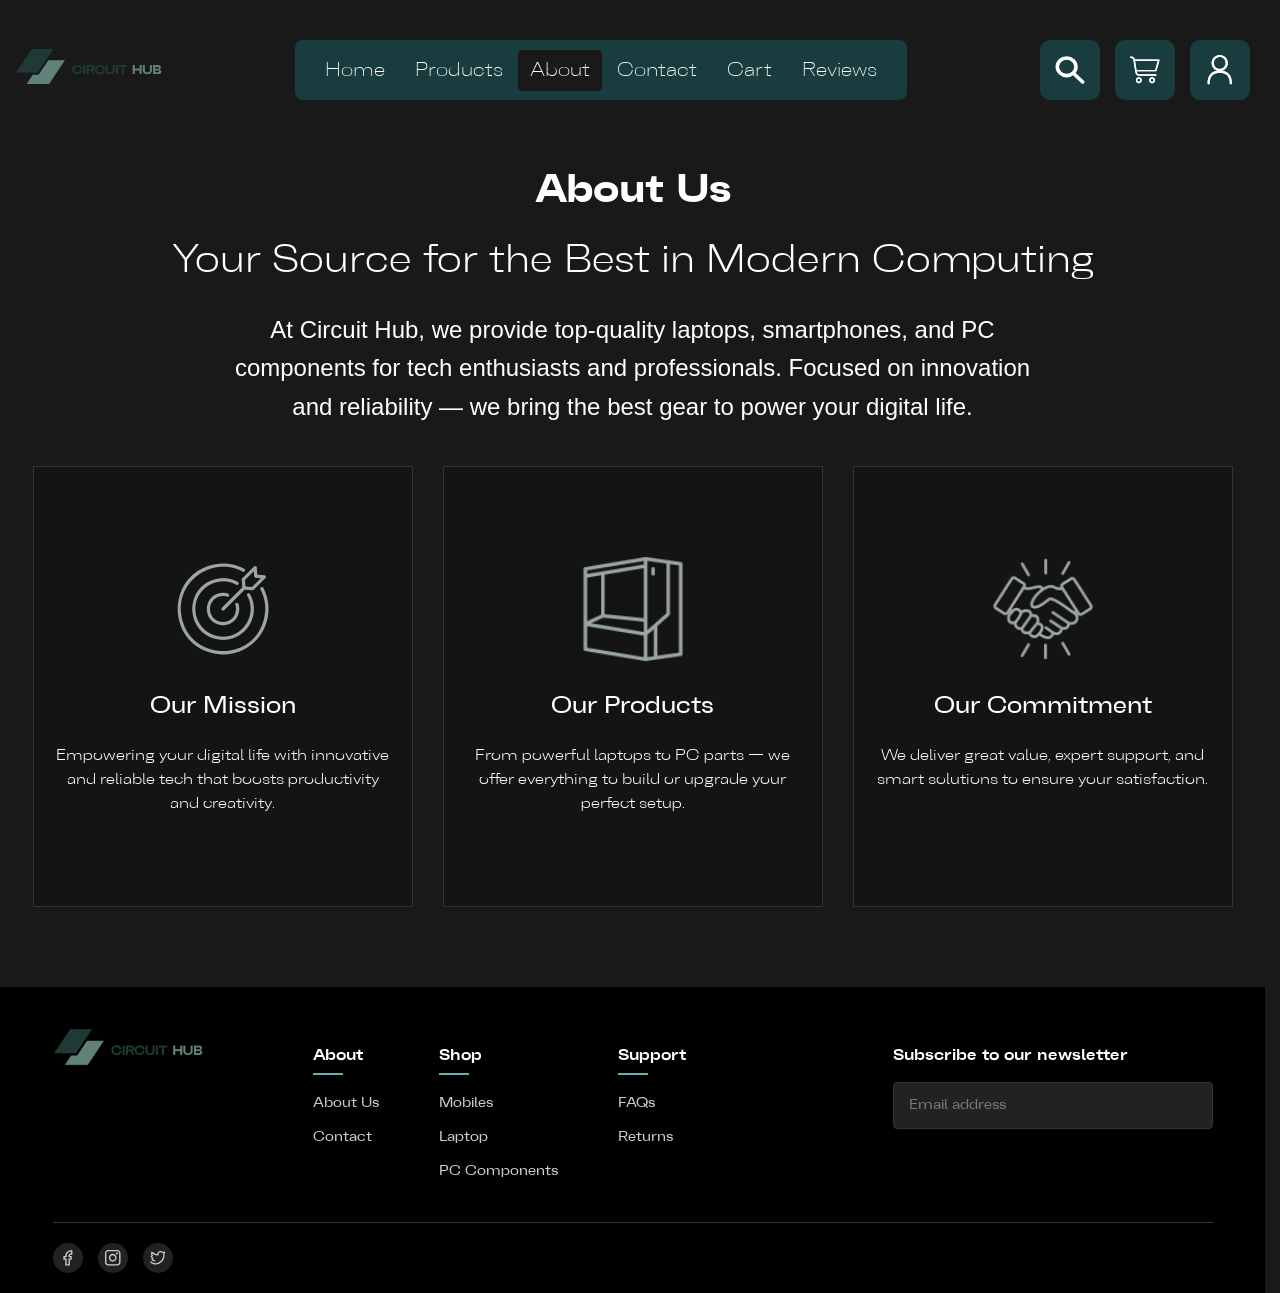
==== commit 4af5d491: "добавил cart и review" ====
--- a/about.html
+++ b/about.html
@@ -22,17 +22,11 @@
     </div>
 
     <!-- Гамбургер (для мобильных) -->
-    <button
-            id="hamburger"
-            class="hamburger"
-            type="button"
-            aria-label="Открыть меню"
-            aria-expanded="false"
-    >
+    <div class="hamburger" id="hamburger">
       <span></span>
       <span></span>
       <span></span>
-    </button>
+    </div>
 
     <!-- Главное меню -->
     <nav class="header-nav" id="header-nav" aria-label="Главное меню">
@@ -47,7 +41,7 @@
           >About</a>
         </li>
         <li><a href="contact.html" class="nav-link">Contact</a></li>
-        <li><a href="#" class="nav-link">Shopping Cart</a></li>
+        <li><a href="shoppingcart.html" class="nav-link">Cart</a></li>
         <li><a href="review.html" class="nav-link">Reviews</a></li>
       </ul>
     </nav>
@@ -121,4 +115,61 @@
 </main>
 
 </body>
+<footer class="footer">
+  <div class="footer-content">
+    <div class="footer-top">
+      <div class="footer-logo">
+        <!-- Circuit Hub Logo -->
+        <img src="./icons/Group 19.png" alt="Circuit Hub Logo">
+      </div>
+
+      <div class="footer-nav">
+        <div class="nav-column">
+          <h3>About</h3>
+          <ul>
+            <li><a href="#">About Us</a></li>
+            <li><a href="#">Contact</a></li>
+          </ul>
+        </div>
+
+        <div class="nav-column">
+          <h3>Shop</h3>
+          <ul>
+            <li><a href="#">Mobiles</a></li>
+            <li><a href="#">Laptop</a></li>
+            <li><a href="#">PC Components</a></li>
+          </ul>
+        </div>
+
+        <div class="nav-column">
+          <h3>Support</h3>
+          <ul>
+            <li><a href="#">FAQs</a></li>
+            <li><a href="#">Returns</a></li>
+          </ul>
+        </div>
+      </div>
+
+      <div class="footer-newsletter">
+        <h3>Subscribe to our newsletter</h3>
+        <input type="email" placeholder="Email address">
+      </div>
+    </div>
+
+    <div class="footer-bottom">
+      <div class="social-icons">
+        <!-- Social Media Icons -->
+        <a href="#" class="social-icon">
+          <img src="./icons/fa.svg" alt="Facebook">
+        </a>
+        <a href="#" class="social-icon">
+          <img src="./icons/ins.svg" alt="Instagram">
+        </a>
+        <a href="#" class="social-icon">
+          <img src="./icons/tw.svg" alt="Twitter">
+        </a>
+      </div>
+    </div>
+  </div>
+</footer>
 </html>
--- a/style.css
+++ b/style.css
@@ -285,7 +285,7 @@
 body {
     font-family: var(--font-family-base);
     background-color: var(--color-dark);
-    color: var(--color-dark);
+    color: var(--color-white);
 }
 
 h1, h2, h3, h4, h5, h6 {
@@ -822,7 +822,7 @@
     padding: 20px 0;
 }
 
-.product-card {
+.product-card-info {
     width: 100%;
     max-width: 370px;
     height: 312px;
@@ -854,7 +854,7 @@
 }
 
 .product-image img.special-img {
-    max-width: 90%;
+    max-width: 67%;
     display: block;
     margin: 0 auto;
 }
@@ -1365,7 +1365,7 @@
     display: flex;
     justify-content: center;
     align-items: center;
-    padding: 84px;
+    padding: 46px;
 }
 
 .product-image img {
@@ -1393,7 +1393,7 @@
     color: #1a1a1a;
 }
 
-.product-price {
+.product-price_rev {
     font-size: 24px;
     font-weight: 600;
     color: #2a9d8f;
@@ -1465,8 +1465,7 @@
     transform: scale(1.2);
 }
 
-.slider-arrow {
-    position: absolute;
+.slider-arrow_rev {
     top: 50%;
     transform: translateY(-50%);
     width: 40px;
@@ -1482,16 +1481,16 @@
     transition: all 0.3s ease;
 }
 
-.slider-arrow:hover {
+.slider-arrow_rev:hover {
     background-color: #2a9d8f;
     color: white;
 }
 
-.slider-arrow.prev {
+.slider-arrow_rev.prev {
     left: 20px;
 }
 
-.slider-arrow.next {
+.slider-arrow_rev.next {
     right: 20px;
 }
 
@@ -1624,3 +1623,655 @@
     outline: none;
     width: 240px;
 }
+
+@font-face {
+    font-family: 'BelfastGrotesk-ExtraBold';
+    font-weight: 400;
+    font-style: normal;
+}
+
+@font-face {
+    font-family: 'BelfastGrotesk-LightOblique';
+
+    font-weight: 400;
+    font-style: normal;
+}
+
+:root {
+    --green-light: #618279;
+    --white: #FFF;
+}
+
+.hero-section {
+    width: 100%;
+    max-width: 1400px;
+    margin: 0 auto;
+    padding: 40px 20px;
+    text-align: center;
+}
+
+.hero-title {
+    color: var(--white);
+
+    font-size: 40px;
+    font-style: normal;
+    font-weight: 800;
+    line-height: normal;
+    margin-bottom: 10px;
+}
+
+.hero-subtitle {
+    color: var(--white);
+    font-size: 40px;
+    font-style: normal;
+    font-weight: 00;
+    line-height: normal;
+    margin-bottom: 20px;
+}
+
+.hero-description {
+    color: var(--white);
+    font-family: 'BelfastGrotesk-LightOblique', sans-serif;
+    font-size: 16px;
+    font-style: normal;
+    font-weight: 400;
+    line-height: normal;
+    max-width: 800px;
+    margin: 0 auto 40px;
+}
+
+.slider-container {
+    position: relative;
+    width: 100%;
+    max-width: 1360px;
+    margin: 0 auto;
+    overflow: hidden;
+}
+
+.slider {
+    display: flex;
+    transition: transform 0.5s ease;
+    gap: 20px;
+    padding: 10px;
+}
+
+.product-card {
+    width: 300px;
+    height: 462px;
+    flex-shrink: 0;
+    border-radius: 20px;
+    border: 1px solid var(--green-light);
+    overflow: hidden;
+    display: flex;
+    flex-direction: column;
+    background-color: #000;
+}
+
+.product-images {
+    height: 300px;
+    width: 100%;
+    display: flex;
+    align-items: center;
+    justify-content: center;
+    overflow: hidden;
+}
+
+.product-images img {
+    max-width: 100%;
+    max-height: 100%;
+    object-fit: contain;
+}
+
+.product-name {
+    padding: 15px;
+    text-align: center;
+    font-family: 'BelfastGrotesk-LightOblique', sans-serif;
+    font-size: 18px;
+    margin-top: 50px;
+    color: var(--white);
+}
+
+.slider-controls {
+    display: flex;
+    justify-content: center;
+    margin-top: 30px;
+    gap: 15px;
+}
+
+.slider-arrow {
+    width: 40px;
+    height: 40px;
+    border-radius: 50%;
+    display: flex;
+    align-items: center;
+    justify-content: center;
+    cursor: pointer;
+    border: 1px solid var(--white);
+    background-color: transparent;
+}
+
+.slider-arrow img {
+    width: 20px;
+    height: 20px;
+}
+
+/* Responsive styles */
+@media (max-width: 1400px) {
+    .slider-container {
+        max-width: 960px; /* Show 3 cards at once */
+    }
+}
+
+@media (max-width: 1000px) {
+    .slider-container {
+        max-width: 640px; /* Show 2 cards at once */
+    }
+}
+
+@media (max-width: 680px) {
+    .slider-container {
+        max-width: 320px; /* Show 1 card at once */
+    }
+
+    .hero-title, .hero-subtitle {
+        font-size: 32px;
+    }
+
+    .hero-description {
+        font-size: 14px;
+    }
+}
+
+@media (max-width: 480px) {
+    .hero-title, .hero-subtitle {
+        font-size: 28px;
+    }
+}
+/* Footer Styles - Enhanced and Adaptive */
+.footer {
+    background-color: #000;
+    color: white;
+    width: 100%;
+    padding: 40px 0 20px;
+    margin-top: 40px;
+}
+
+.footer-content {
+    max-width: 1200px;
+    margin: 0 auto;
+    padding: 0 20px;
+}
+
+.footer-top {
+    display: flex;
+    flex-wrap: wrap;
+    justify-content: space-between;
+    gap: 40px;
+    margin-bottom: 30px;
+}
+
+.footer-logo {
+    flex: 1 1 150px;
+}
+
+.footer-logo img {
+    width: 150px;
+    height: auto;
+    transition: transform 0.3s ease;
+}
+
+.footer-logo img:hover {
+    transform: scale(1.05);
+}
+
+.footer-nav {
+    display: flex;
+    flex: 2 1 400px;
+    gap: 60px;
+    flex-wrap: wrap;
+}
+
+.nav-column h3 {
+    font-size: 16px;
+    margin-bottom: 15px;
+    font-weight: 600;
+    position: relative;
+    padding-bottom: 8px;
+}
+
+.nav-column h3::after {
+    content: '';
+    position: absolute;
+    bottom: 0;
+    left: 0;
+    width: 30px;
+    height: 2px;
+    background-color: var(--color-accent, #6AAFAC);
+}
+
+.nav-column ul {
+    list-style: none;
+    padding: 0;
+    margin: 0;
+}
+
+.nav-column ul li {
+    margin-bottom: 10px;
+}
+
+.nav-column ul li a {
+    color: #ccc;
+    text-decoration: none;
+    font-size: 14px;
+    transition: all 0.2s ease;
+    position: relative;
+    display: inline-block;
+}
+
+.nav-column ul li a::after {
+    content: '';
+    position: absolute;
+    bottom: -2px;
+    left: 0;
+    width: 0;
+    height: 1px;
+    background-color: var(--color-accent, #6AAFAC);
+    transition: width 0.3s ease;
+}
+
+.nav-column ul li a:hover {
+    color: white;
+}
+
+.nav-column ul li a:hover::after {
+    width: 100%;
+}
+
+.footer-newsletter {
+    flex: 1 1 250px;
+}
+
+.footer-newsletter h3 {
+    font-size: 16px;
+    margin-bottom: 15px;
+    font-weight: 600;
+}
+
+.footer-newsletter input {
+    width: 100%;
+    padding: 12px 15px;
+    background-color: #222;
+    border: 1px solid #333;
+    border-radius: 4px;
+    color: white;
+    font-size: 14px;
+    transition: all 0.3s ease;
+    margin-bottom: 10px;
+}
+
+.footer-newsletter input:focus {
+    outline: none;
+    border-color: var(--color-accent, #6AAFAC);
+    box-shadow: 0 0 0 2px rgba(106, 175, 172, 0.2);
+}
+
+.footer-newsletter input::placeholder {
+    color: #777;
+}
+
+/* Newsletter subscribe button */
+.footer-newsletter button {
+    background-color: var(--color-accent, #6AAFAC);
+    color: white;
+    border: none;
+    padding: 10px 20px;
+    border-radius: 4px;
+    font-size: 14px;
+    cursor: pointer;
+    transition: background-color 0.3s ease;
+}
+
+.footer-newsletter button:hover {
+    background-color: #5a9592;
+}
+
+.footer-bottom {
+    display: flex;
+    justify-content: space-between;
+    align-items: center;
+    padding-top: 20px;
+    border-top: 1px solid #333;
+    margin-top: 20px;
+}
+
+.copyright {
+    color: #777;
+    font-size: 12px;
+}
+
+.social-icons {
+    display: flex;
+    gap: 15px;
+}
+
+.social-icon {
+    width: 30px;
+    height: 30px;
+    border-radius: 50%;
+    background-color: #222;
+    display: flex;
+    align-items: center;
+    justify-content: center;
+    transition: all 0.3s ease;
+}
+
+.social-icon:hover {
+    background-color: var(--color-accent, #6AAFAC);
+    transform: translateY(-3px);
+}
+
+.social-icon img {
+    width: 16px;
+    height: 16px;
+    filter: brightness(0.8);
+    transition: filter 0.3s;
+}
+
+.social-icon:hover img {
+    filter: brightness(1);
+}
+
+/* Responsive Styles */
+@media (max-width: 992px) {
+    .footer-nav {
+        gap: 30px;
+    }
+}
+
+@media (max-width: 768px) {
+    .footer {
+        padding: 30px 0 15px;
+    }
+
+    .footer-top {
+        flex-direction: row;
+        flex-wrap: wrap;
+        gap: 20px;
+        justify-content: space-between;
+    }
+
+    .footer-logo,
+    .footer-newsletter {
+        width: 100%;
+    }
+
+    .footer-logo {
+        margin-bottom: 10px;
+        text-align: center;
+    }
+
+    .footer-nav {
+        flex-direction: row;
+        justify-content: space-between;
+        gap: 15px;
+        width: 100%;
+    }
+
+    .nav-column {
+        flex: 1 1 auto;
+    }
+}
+
+@media (max-width: 576px) {
+    .footer-nav {
+        flex-direction: row;
+        flex-wrap: wrap;
+        gap: 20px;
+    }
+
+    .nav-column {
+        flex: 0 0 auto;
+        min-width: 120px;
+    }
+
+    .footer-bottom {
+        flex-direction: column-reverse;
+        gap: 15px;
+    }
+
+    .social-icons {
+        justify-content: center;
+    }
+
+    .copyright {
+        text-align: center;
+    }
+}
+.checkout-container {
+    max-width: 1200px;
+    margin: 0 auto;
+    display: flex;
+    flex-wrap: wrap;
+    justify-content: space-between;
+    gap: 30px;
+}
+
+.checkout-left {
+    flex: 1 1 550px;
+}
+
+.checkout-right {
+    flex: 1 1 500px;
+}
+
+h2 {
+    font-size: 24px;
+    font-weight: normal;
+    margin-bottom: 20px;
+}
+
+/* Shopping Cart Styles */
+.cart-item {
+    background-color: rgba(30, 30, 30, 0.5);
+    border: 1px solid #618279;
+    border-radius: 8px;
+    padding: 15px;
+    margin-bottom: 15px;
+    display: flex;
+    align-items: center;
+}
+
+.cart-item img {
+    width: 120px;
+    height: 120px;
+    margin-right: 15px;
+    object-fit: contain;
+}
+
+.cart-item-details {
+    flex-grow: 1;
+}
+
+.cart-item-title {
+    font-size: 16px;
+    margin-bottom: 10px;
+}
+
+.quantity-selector {
+    display: flex;
+    align-items: center;
+}
+
+.quantity-btn {
+    background-color: transparent;
+    border: 1px solid #666;
+    color: #fff;
+    width: 30px;
+    height: 30px;
+    display: flex;
+    align-items: center;
+    justify-content: center;
+    cursor: pointer;
+    font-size: 18px;
+}
+
+.quantity-input {
+    width: 40px;
+    height: 30px;
+    text-align: center;
+    border: none;
+    background-color: transparent;
+    color: #fff;
+    font-size: 16px;
+    margin: 0 5px;
+}
+
+.remove-item {
+    color: #999;
+    background: none;
+    border: none;
+    cursor: pointer;
+    font-size: 16px;
+    position: absolute;
+    top: 15px;
+    right: 15px;
+}
+
+/* Order Summary Styles */
+.order-summary {
+    margin-top: 30px;
+}
+
+.summary-line {
+    border-top: 1px solid #618279;
+    padding-top: 20px;
+    margin-top: 5px;
+    margin-bottom: 20px;
+}
+
+.summary-row {
+    display: flex;
+    justify-content: space-between;
+    margin-bottom: 15px;
+}
+
+.summary-row.total {
+    margin-top: 5px;
+    font-size: 18px;
+}
+
+.price {
+    font-weight: bold;
+}
+
+.shipping-date {
+    color: #999;
+    font-size: 17px;
+    margin-top: 15px;
+}
+
+.gold-text {
+    color: #FFD700;
+}
+
+/* Shipping Method Styles */
+.shipping-options, .payment-options {
+    margin-bottom: 30px;
+}
+
+.option-row {
+    display: flex;
+    align-items: center;
+    justify-content: space-between;
+    margin-bottom: 15px;
+}
+
+.option-left {
+    display: flex;
+    align-items: center;
+}
+
+.radio-container {
+    position: relative;
+    display: inline-block;
+    cursor: pointer;
+    margin-right: 15px;
+}
+
+.radio-container input {
+    opacity: 0;
+    position: absolute;
+}
+
+.radio-mark {
+    position: relative;
+    display: inline-block;
+    width: 20px;
+    height: 20px;
+    border: 1px solid #618279;
+    border-radius: 50%;
+}
+
+.radio-container input:checked + .radio-mark:after {
+    content: '';
+    position: absolute;
+    top: 4px;
+    left: 4px;
+    width: 10px;
+    height: 10px;
+    border-radius: 50%;
+    background-color: #fff;
+}
+
+/* Place Order Button */
+.place-order-btn {
+    background-color: #FFE436;
+    color: #000;
+    border: none;
+    border-radius: 8px;
+    width: 100%;
+    padding: 15px;
+    font-size: 21px;
+    font-weight: bold;
+    cursor: pointer;
+    margin: 20px 0;
+}
+
+/* Customer Details Form */
+.customer-details {
+    margin-top: 30px;
+}
+
+.form-row {
+    margin-bottom: 15px;
+}
+
+.form-input {
+    width: 100%;
+    padding: 15px;
+    background-color: transparent;
+    border: 1px solid #618279;
+    border-radius: 8px;
+    color: #618279;
+    font-size: 16px;
+}
+
+.two-columns {
+    display: flex;
+    gap: 15px;
+}
+
+.two-columns .form-row {
+    flex: 1;
+}
+
+/* Responsive Design */
+@media (max-width: 768px) {
+    .checkout-container {
+        flex-direction: column;
+    }
+
+    .two-columns {
+        flex-direction: column;
+    }
+}
